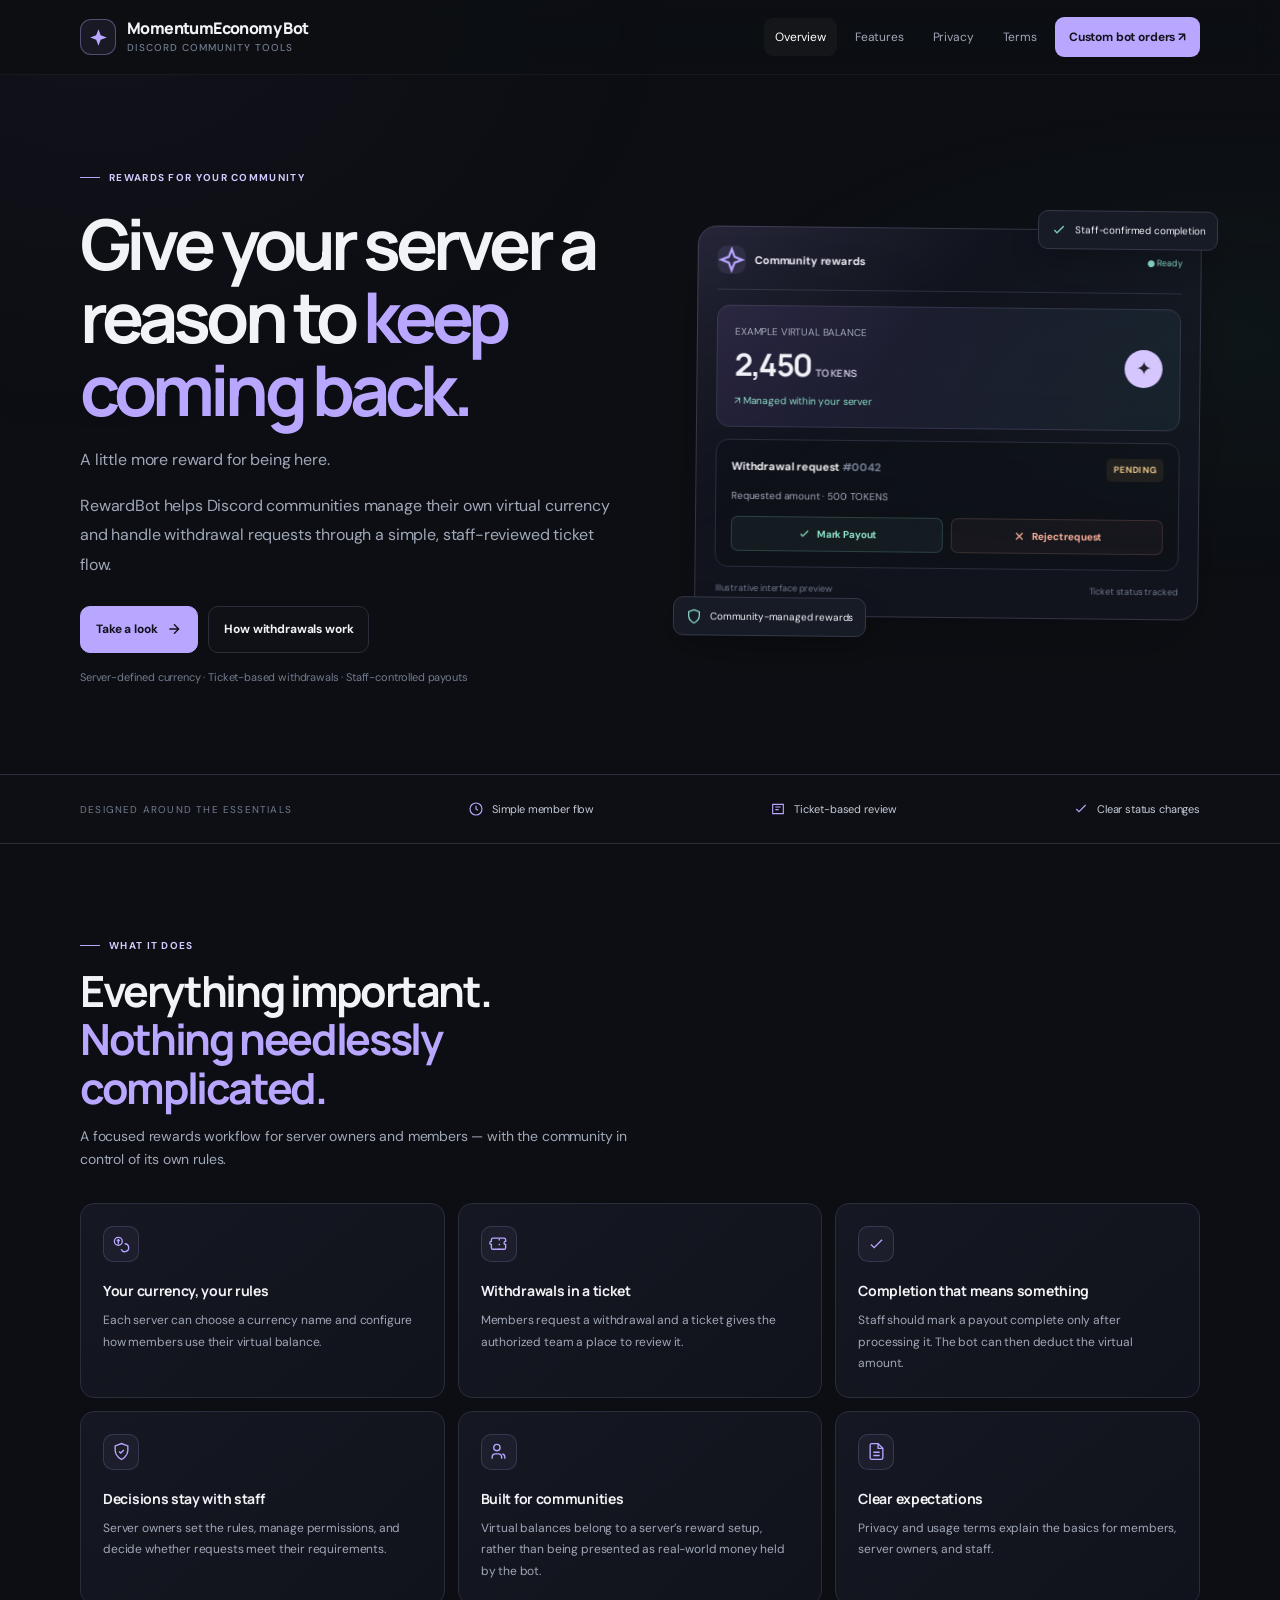
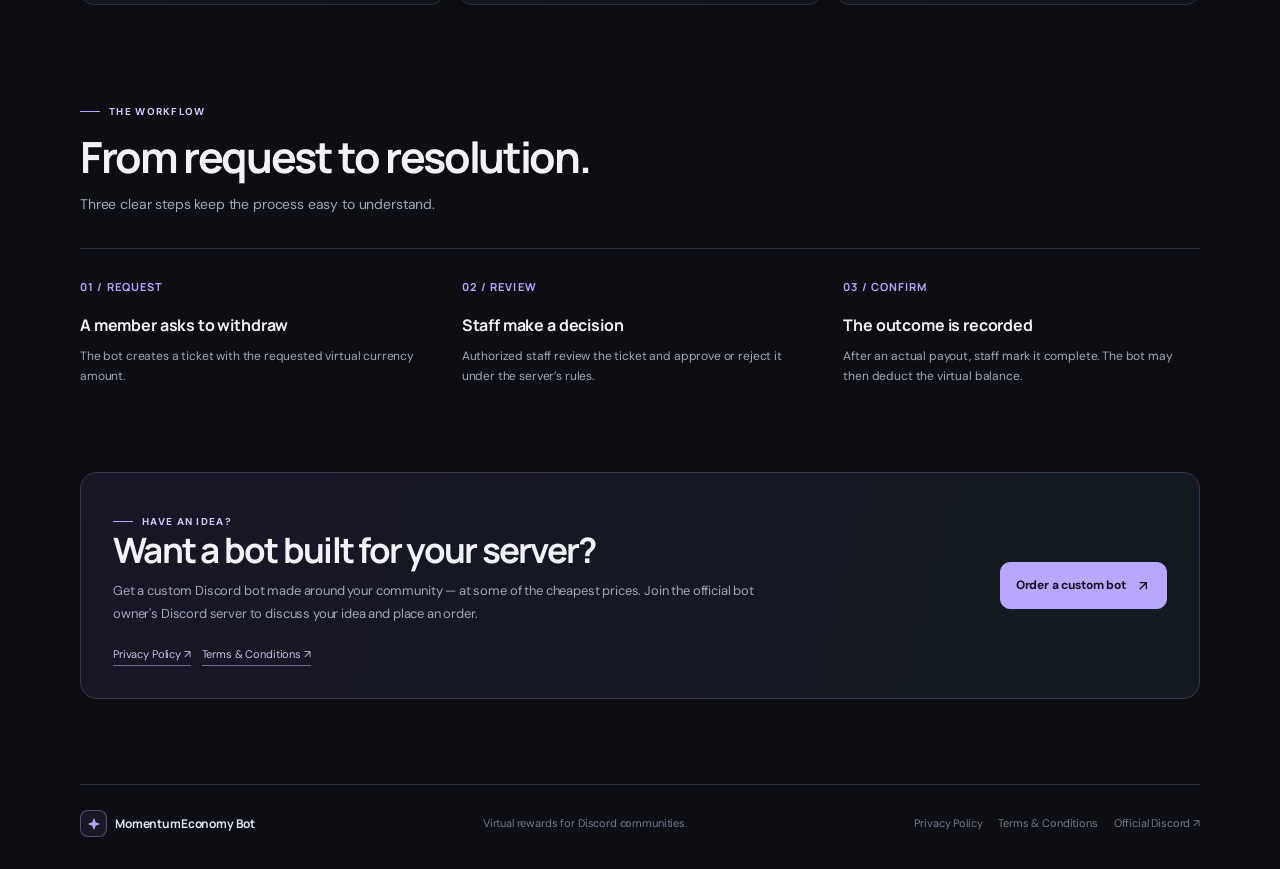
==== index.html @ 438b22ab "Initial Commit" ====
<!doctype html>
<html lang="en"><head><meta charset="utf-8"><meta name="viewport" content="width=device-width,initial-scale=1"><meta name="theme-color" content="#0c0e13"><meta name="description" content="A flexible Discord rewards bot for server-defined virtual currency and ticket-based withdrawals."><title>RewardBot — Discord rewards, made simple</title><link rel="stylesheet" href="styles.css"></head>
<body>
<header class="header"><div class="wrap nav">
<a class="brand" href="index.html"><span class="brand-mark"><svg viewBox="0 0 24 24" fill="none"><path d="m12 2.5 2.5 6.8 7 2.7-7 2.7-2.5 6.8-2.7-6.8L2.5 12l6.8-2.7L12 2.5Z" fill="currentColor"/></svg></span><span><span data-site="botName">RewardBot</span><small>Discord community tools</small></span></a>
<button class="menu-btn" id="menuBtn" aria-label="Open navigation" aria-expanded="false">Menu</button>
<nav class="nav-links" id="navLinks"><a class="active" href="index.html">Overview</a><a href="#features">Features</a><a href="privacy policy.html">Privacy</a><a href="terms and conditions.html">Terms</a><a class="nav-order" data-order-link href="#" target="_blank" rel="noopener">Custom bot orders ↗</a></nav>
</div></header>
<main>
<section class="wrap hero">
<div class="hero-copy"><span class="kicker">Rewards for your community</span><h1>Give your server a reason to <span class="accent">keep coming back.</span></h1><p data-site="tagline">A little more reward for being here.</p><p>RewardBot helps Discord communities manage their own virtual currency and handle withdrawal requests through a simple, staff-reviewed ticket flow.</p>
<div class="button-row"><a class="btn btn-main" href="#features">Take a look <svg viewBox="0 0 24 24" fill="none" stroke="currentColor" stroke-width="2"><path d="M5 12h14m-7-7 7 7-7 7"/></svg></a><a class="btn btn-quiet" href="terms and conditions.html">How withdrawals work</a></div><div class="hero-note">Server-defined currency · Ticket-based withdrawals · Staff-controlled payouts</div></div>
<div class="preview" aria-label="Illustrative reward balance and withdrawal ticket">
<div class="preview-top"><div class="preview-label"><span class="server-icon"><svg viewBox="0 0 24 24" fill="none" stroke="currentColor" stroke-width="1.8"><path d="M12 3 14.5 9.5 21 12l-6.5 2.5L12 21l-2.5-6.5L3 12l6.5-2.5L12 3Z"/></svg></span>Community rewards</div><span class="online">● Ready</span></div>
<div class="balance"><div class="small-label">EXAMPLE VIRTUAL BALANCE</div><div class="balance-row"><div class="balance-value">2,450 <span data-site="currencyExample" style="font-size:10px;letter-spacing:.04em;color:#c4bedc">TOKENS</span></div><div class="coin">✦</div></div><div class="balance-foot">↗ Managed within your server</div></div>
<div class="request"><div class="request-top"><span>Withdrawal request <span style="color:#778096">#0042</span></span><span class="status">PENDING</span></div><div class="request-meta">Requested amount · 500 <span data-site="currencyExample">TOKENS</span></div><div class="request-actions"><span class="approve"><svg viewBox="0 0 24 24" fill="none" stroke="currentColor" stroke-width="2"><path d="m5 12 4 4L19 6"/></svg> Mark Payout</span><span class="decline"><svg viewBox="0 0 24 24" fill="none" stroke="currentColor" stroke-width="2"><path d="m6 6 12 12M18 6 6 18"/></svg> Reject request</span></div></div>
<div class="preview-bottom"><span>Illustrative interface preview</span><span>Ticket status tracked</span></div>
<div class="floating-note note-a"><svg viewBox="0 0 24 24" fill="none" stroke="currentColor" stroke-width="1.8"><path d="m5 12 4 4L19 6"/></svg>Staff-confirmed completion</div><div class="floating-note note-b"><svg viewBox="0 0 24 24" fill="none" stroke="currentColor" stroke-width="1.8"><path d="M12 22s8-4 8-11V5l-8-3-8 3v6c0 7 8 11 8 11Z"/></svg>Community-managed rewards</div>
</div>
</section>
<div class="strip"><div class="wrap strip-inner"><span class="strip-label">Designed around the essentials</span><span class="strip-item"><svg viewBox="0 0 24 24" fill="none" stroke="currentColor" stroke-width="1.7"><circle cx="12" cy="12" r="9"/><path d="M12 7v5l3 2"/></svg>Simple member flow</span><span class="strip-item"><svg viewBox="0 0 24 24" fill="none" stroke="currentColor" stroke-width="1.7"><path d="M4 5h16v14H4zM8 9h8M8 13h5"/></svg>Ticket-based review</span><span class="strip-item"><svg viewBox="0 0 24 24" fill="none" stroke="currentColor" stroke-width="1.7"><path d="m5 12 4 4L19 6"/></svg>Clear status changes</span></div></div>
<section class="wrap section" id="features"><div class="section-head reveal"><span class="kicker">What it does</span><h2>Everything important.<br><span class="accent">Nothing needlessly complicated.</span></h2><p>A focused rewards workflow for server owners and members — with the community in control of its own rules.</p></div>
<div class="feature-grid">
<article class="feature reveal"><div class="feature-icon"><svg viewBox="0 0 24 24" fill="none" stroke="currentColor" stroke-width="1.7"><circle cx="8" cy="8" r="5"/><path d="M8 5v6m-2-4h4M16 11a5 5 0 1 1-4.5 7"/></svg></div><h3>Your currency, your rules</h3><p>Each server can choose a currency name and configure how members use their virtual balance.</p></article>
<article class="feature reveal"><div class="feature-icon"><svg viewBox="0 0 24 24" fill="none" stroke="currentColor" stroke-width="1.7"><path d="M3 8a2 2 0 0 0 0 4v4a2 2 0 0 0 2 2h14a2 2 0 0 0 2-2v-4a2 2 0 0 1 0-4V6a2 2 0 0 0-2-2H5a2 2 0 0 0-2 2v2Z"/><path d="M13 5v2m0 4v2m0 4v2"/></svg></div><h3>Withdrawals in a ticket</h3><p>Members request a withdrawal and a ticket gives the authorized team a place to review it.</p></article>
<article class="feature reveal"><div class="feature-icon"><svg viewBox="0 0 24 24" fill="none" stroke="currentColor" stroke-width="1.7"><path d="m5 12 4 4L19 6"/></svg></div><h3>Completion that means something</h3><p>Staff should mark a payout complete only after processing it. The bot can then deduct the virtual amount.</p></article>
<article class="feature reveal"><div class="feature-icon"><svg viewBox="0 0 24 24" fill="none" stroke="currentColor" stroke-width="1.7"><path d="M12 22s8-4 8-11V5l-8-3-8 3v6c0 7 8 11 8 11Z"/><path d="m9 12 2 2 4-4"/></svg></div><h3>Decisions stay with staff</h3><p>Server owners set the rules, manage permissions, and decide whether requests meet their requirements.</p></article>
<article class="feature reveal"><div class="feature-icon"><svg viewBox="0 0 24 24" fill="none" stroke="currentColor" stroke-width="1.7"><path d="M16 21v-2a4 4 0 0 0-4-4H8a4 4 0 0 0-4 4v2"/><circle cx="10" cy="7" r="4"/><path d="M20 21v-2a4 4 0 0 0-3-3.87"/></svg></div><h3>Built for communities</h3><p>Virtual balances belong to a server’s reward setup, rather than being presented as real-world money held by the bot.</p></article>
<article class="feature reveal"><div class="feature-icon"><svg viewBox="0 0 24 24" fill="none" stroke="currentColor" stroke-width="1.7"><path d="M14 2H6a2 2 0 0 0-2 2v16a2 2 0 0 0 2 2h12a2 2 0 0 0 2-2V8Z"/><path d="M14 2v6h6M8 13h8M8 17h8"/></svg></div><h3>Clear expectations</h3><p>Privacy and usage terms explain the basics for members, server owners, and staff.</p></article>
</div></section>
<section class="wrap section" style="padding-top:5px"><div class="section-head reveal"><span class="kicker">The workflow</span><h2>From request to resolution.</h2><p>Three clear steps keep the process easy to understand.</p></div><div class="workflow">
<article class="reveal"><span class="stepno">01 / REQUEST</span><h3>A member asks to withdraw</h3><p>The bot creates a ticket with the requested virtual currency amount.</p></article>
<article class="reveal"><span class="stepno">02 / REVIEW</span><h3>Staff make a decision</h3><p>Authorized staff review the ticket and approve or reject it under the server’s rules.</p></article>
<article class="reveal"><span class="stepno">03 / CONFIRM</span><h3>The outcome is recorded</h3><p>After an actual payout, staff mark it complete. The bot may then deduct the virtual balance.</p></article>
</div></section>
<section class="wrap section" id="custom-bot" style="padding-top:0"><div class="order-panel reveal"><div><span class="kicker">Have an idea?</span><h2 data-site="orderHeadline">Want a bot built for your server?</h2><p data-site="orderDescription">Get a custom Discord bot made around your community — at some of the cheapest prices. Join the official bot owner's Discord server to discuss your idea and place an order.</p><div class="legal-links"><a href="privacy policy.html">Privacy Policy ↗</a><a href="terms and conditions.html">Terms &amp; Conditions ↗</a></div></div><a class="btn btn-main" data-order-link href="#" target="_blank" rel="noopener">Order a custom bot <svg viewBox="0 0 24 24" fill="none" stroke="currentColor" stroke-width="2"><path d="M7 17 17 7M7 7h10v10"/></svg></a></div></section>
</main>
<footer class="wrap footer"><a class="footer-brand" href="index.html"><span class="brand-mark"><svg viewBox="0 0 24 24" fill="none"><path d="m12 2.5 2.5 6.8 7 2.7-7 2.7-2.5 6.8-2.7-6.8L2.5 12l6.8-2.7L12 2.5Z" fill="currentColor"/></svg></span><span data-site="botName">RewardBot</span></a><span>Virtual rewards for Discord communities.</span><div class="footer-links"><a href="privacy policy.html">Privacy Policy</a><a href="terms and conditions.html">Terms &amp; Conditions</a><a data-order-link href="#" target="_blank" rel="noopener">Official Discord ↗</a></div></footer>
<script src="config.js"></script><script src="app.js"></script>
</body></html>
---- styles.css ----
@import url('https://fonts.googleapis.com/css2?family=DM+Sans:wght@400;500;600;700&family=Manrope:wght@400;500;600;700;800&display=swap');
:root{--bg:#0c0e13;--surface:#12151d;--surface2:#171b25;--line:#292e3b;--text:#f2f3f7;--muted:#a0a7b7;--soft:#727b8e;--accent:#b8a6ff;--mint:#8fe1cb;--coral:#ffb39c;--width:1120px;--radius:18px}
*{box-sizing:border-box}html{scroll-behavior:smooth;scroll-padding-top:88px}body{margin:0;background:var(--bg);color:var(--text);font:15px/1.7 'DM Sans',system-ui,-apple-system,sans-serif;letter-spacing:-.01em}body:after{content:"";position:fixed;z-index:-1;inset:0;pointer-events:none;background:radial-gradient(ellipse at 8% 0%,#30294b25,transparent 34%),radial-gradient(ellipse at 96% 38%,#1b4a4420,transparent 30%)}a{color:inherit;text-decoration:none}button{font:inherit}.wrap{width:min(var(--width),calc(100% - 44px));margin:auto}
.header{position:sticky;top:0;z-index:20;background:#0c0e13ed;border-bottom:1px solid #ffffff0c;backdrop-filter:blur(14px)}.nav{height:74px;display:flex;align-items:center;justify-content:space-between;gap:24px}.brand{display:flex;align-items:center;gap:11px;font:800 16px/1.1 Manrope,sans-serif;letter-spacing:-.6px}.brand-mark{width:36px;height:36px;display:grid;place-items:center;border:1px solid #b8a6ff5e;border-radius:11px;background:#b8a6ff13;color:var(--accent)}.brand-mark svg{width:21px}.brand small{display:block;color:var(--soft);font:500 10px 'DM Sans',sans-serif;letter-spacing:.1em;text-transform:uppercase;margin-top:4px}.nav-links{display:flex;align-items:center;gap:7px}.nav-links a{font-size:12px;color:var(--muted);padding:9px 11px;border-radius:9px;transition:background .18s,color .18s}.nav-links a:hover,.nav-links a.active{background:#ffffff09;color:white}.nav-links .nav-order{color:#15131e;background:var(--accent);font-weight:700;padding:10px 14px}.menu-btn{display:none;border:1px solid var(--line);border-radius:9px;background:var(--surface);color:white;padding:8px 11px}
.hero{padding:86px 0 88px;display:grid;grid-template-columns:1.05fr .95fr;align-items:center;gap:58px}.kicker{display:inline-flex;align-items:center;gap:9px;color:#d2c9ff;text-transform:uppercase;letter-spacing:.13em;font-size:10px;font-weight:700}.kicker:before{content:"";width:20px;height:1px;background:var(--accent)}h1,h2,h3,p{margin-top:0}h1,h2,h3{font-family:Manrope,'DM Sans',sans-serif}h1{font-size:clamp(44px,5.6vw,70px);letter-spacing:-.07em;line-height:1.045;font-weight:700;margin:20px 0 19px;max-width:660px}.accent{color:var(--accent)}.hero-copy>p{max-width:535px;color:var(--muted);font-size:16px;line-height:1.85}.button-row{display:flex;gap:10px;flex-wrap:wrap;margin-top:27px}.btn{display:inline-flex;align-items:center;justify-content:center;gap:9px;padding:12px 15px;border:1px solid var(--line);border-radius:10px;font-size:12px;font-weight:700;transition:transform .18s,border-color .18s,background .18s}.btn:hover{transform:translateY(-2px);border-color:#66617c}.btn svg{width:16px;height:16px}.btn-main{background:var(--accent);color:#15121f;border-color:var(--accent)}.btn-main:hover{background:#c9bcff}.btn-quiet{background:#ffffff04}.hero-note{color:var(--soft);font-size:11px;margin-top:15px}
.preview{position:relative;padding:19px;border:1px solid #353344;border-radius:19px;background:#11141d;box-shadow:0 24px 70px #0003;transform:rotate(.6deg);animation:arrive .8s both}.preview:before{content:"";position:absolute;inset:-1px;border-radius:19px;pointer-events:none;background:linear-gradient(130deg,#b8a6ff20,transparent 38%,#8fe1cb10);mask:linear-gradient(#000,transparent 85%)}.preview-top{display:flex;align-items:center;justify-content:space-between;border-bottom:1px solid var(--line);padding:0 0 15px;margin-bottom:15px}.preview-label{display:flex;align-items:center;gap:9px;font-size:11px;font-weight:700}.server-icon{width:28px;height:28px;display:grid;place-items:center;border-radius:9px;background:#b8a6ff1b;color:var(--accent)}.online{font-size:9px;color:var(--mint)}.balance{border:1px solid #34344a;border-radius:13px;padding:17px;background:linear-gradient(110deg,#211e35,#151f28)}.small-label{font-size:10px;color:var(--muted)}.balance-row{display:flex;align-items:center;justify-content:space-between;gap:12px;margin-top:4px}.balance-value{font:700 31px/1.35 Manrope,sans-serif;letter-spacing:-1.5px}.coin{width:38px;height:38px;border-radius:50%;display:grid;place-items:center;color:#24202f;background:#d8c6ff;font-size:19px}.balance-foot{font-size:10px;color:var(--mint);margin-top:6px}.request{margin-top:12px;padding:15px;border:1px solid var(--line);border-radius:13px;background:#0e1118}.request-top{display:flex;align-items:center;justify-content:space-between;gap:10px;font-size:11px;font-weight:700}.status{border-radius:5px;padding:4px 7px;font-size:9px;letter-spacing:.04em;background:#d7aa5d16;color:#e8c68a}.request-meta{font-size:10px;color:var(--muted);margin:9px 0 12px}.request-actions{display:grid;grid-template-columns:1fr 1fr;gap:8px}.request-actions span{display:flex;align-items:center;justify-content:center;gap:6px;padding:8px;border-radius:7px;font-size:10px;font-weight:700}.request-actions svg{width:13px}.approve{color:var(--mint);background:#8fe1cb0d;border:1px solid #8fe1cb30}.decline{color:var(--coral);background:#ffb39c0a;border:1px solid #ffb39c27}.preview-bottom{display:flex;justify-content:space-between;color:var(--soft);font-size:9px;padding:14px 1px 0}.floating-note{position:absolute;padding:10px 12px;background:#171b25;border:1px solid #363747;border-radius:10px;box-shadow:0 12px 28px #0003;font-size:10px;display:flex;align-items:center;gap:8px;animation:bob 5s ease-in-out infinite}.floating-note svg{width:16px;color:var(--mint)}.note-a{top:-20px;right:-17px}.note-b{bottom:-21px;left:-22px;animation-delay:-2s}
.strip{border-top:1px solid var(--line);border-bottom:1px solid var(--line);background:#ffffff02}.strip-inner{min-height:68px;display:flex;align-items:center;justify-content:space-between;gap:20px;flex-wrap:wrap}.strip-label{font-size:10px;color:var(--soft);text-transform:uppercase;letter-spacing:.12em}.strip-item{display:flex;align-items:center;gap:8px;font-size:11px;color:#c5cbd8}.strip-item svg{width:16px;color:var(--accent)}
.section{padding:85px 0}.section-head{max-width:610px;margin-bottom:31px}.section-head.center{text-align:center;margin:0 auto 34px}.section-head h2{font-size:clamp(30px,4vw,43px);line-height:1.13;letter-spacing:-.055em;margin:12px 0}.section-head p{color:var(--muted);font-size:14px;max-width:570px}.section-head.center p{margin-left:auto;margin-right:auto}.feature-grid{display:grid;grid-template-columns:repeat(3,1fr);gap:13px}.feature{min-height:190px;padding:22px;border:1px solid var(--line);border-radius:14px;background:linear-gradient(140deg,#151822,#10131b);transition:transform .2s,border-color .2s}.feature:hover{transform:translateY(-3px);border-color:#746a9d}.feature-icon{width:36px;height:36px;border-radius:10px;border:1px solid #b8a6ff2e;background:#b8a6ff0d;color:var(--accent);display:grid;place-items:center;margin-bottom:17px}.feature-icon svg{width:19px}.feature h3{font-size:14px;margin:0 0 7px;letter-spacing:-.3px}.feature p{font-size:12px;color:var(--muted);margin:0;line-height:1.8}
.workflow{display:grid;grid-template-columns:repeat(3,1fr);gap:25px;border-top:1px solid var(--line);padding-top:25px}.workflow article{padding-right:15px}.stepno{font:700 11px Manrope,sans-serif;color:var(--accent);letter-spacing:.1em}.workflow h3{font-size:16px;margin:12px 0 7px}.workflow p{font-size:12px;color:var(--muted);margin:0}
.order-panel{display:grid;grid-template-columns:1fr auto;align-items:center;gap:28px;padding:32px;border:1px solid #3b354f;border-radius:17px;background:linear-gradient(105deg,#191626,#121a20)}.order-panel h2{font-size:clamp(25px,3.3vw,35px);line-height:1.15;letter-spacing:-.05em;margin:0 0 10px;max-width:650px}.order-panel p{font-size:13px;color:var(--muted);margin:0;max-width:650px}.order-panel .btn{white-space:nowrap}.legal-links{display:flex;gap:11px;flex-wrap:wrap;margin-top:20px}.legal-links a{font-size:11px;color:#c6c0e9;border-bottom:1px solid #706a8b;padding-bottom:2px}.footer{border-top:1px solid var(--line);padding:25px 0 32px;display:flex;justify-content:space-between;align-items:center;gap:15px;flex-wrap:wrap;color:var(--soft);font-size:11px}.footer-brand{display:flex;align-items:center;gap:8px;color:#e3e5ee;font:700 12px Manrope,sans-serif}.footer-brand .brand-mark{width:27px;height:27px;border-radius:8px}.footer-brand svg{width:16px}.footer-links{display:flex;gap:16px}.footer a:hover{color:white}
.legal-hero{padding:65px 0 34px}.legal-hero h1{font-size:clamp(39px,5.6vw,59px);margin:14px 0 12px}.legal-hero p{max-width:700px;color:var(--muted)}.updated{font-size:11px;color:var(--soft);margin-top:18px}.legal-layout{display:grid;grid-template-columns:205px minmax(0,1fr);gap:40px;padding-bottom:75px}.toc{position:sticky;top:95px;align-self:start;padding:17px;border:1px solid var(--line);border-radius:13px;background:var(--surface)}.toc strong{display:block;color:var(--soft);font-size:9px;text-transform:uppercase;letter-spacing:.13em;margin-bottom:9px}.toc a{display:block;color:var(--muted);font-size:11px;padding:5px 0}.toc a:hover{color:white}.legal-content section{padding:0 0 23px;margin:0 0 23px;border-bottom:1px solid var(--line);scroll-margin-top:95px}.legal-content h2{font-size:18px;letter-spacing:-.03em;margin:0 0 10px}.legal-content p,.legal-content li{font-size:13px;color:#b3bbca}.legal-content p{margin:8px 0}.legal-content ul{padding-left:20px}.legal-content li{margin:6px 0}.legal-notice{padding:15px;border:1px solid #b8a6ff2b;border-radius:10px;background:#b8a6ff08;color:#c9c1ec;font-size:11px}
.reveal{opacity:0;transform:translateY(12px);transition:opacity .55s ease,transform .55s ease}.reveal.in-view{opacity:1;transform:none}@keyframes bob{0%,100%{transform:translateY(0)}50%{transform:translateY(-6px)}}@keyframes arrive{from{opacity:0;transform:translateY(12px) rotate(.6deg)}to{opacity:1;transform:translateY(0) rotate(.6deg)}}@media(prefers-reduced-motion:reduce){*,*:before,*:after{animation:none!important;transition:none!important;scroll-behavior:auto!important}.reveal{opacity:1;transform:none}}
@media(max-width:850px){.hero{grid-template-columns:1fr;gap:54px;padding:65px 0}.hero-copy{text-align:center}.hero-copy>p{margin-inline:auto}.button-row{justify-content:center}.preview{width:min(100%,490px);margin:auto}.feature-grid{grid-template-columns:repeat(2,1fr)}.legal-layout{grid-template-columns:1fr;gap:22px}.toc{position:static}.toc nav{display:grid;grid-template-columns:repeat(2,1fr);gap:0 15px}.order-panel{grid-template-columns:1fr}.order-panel .btn{justify-self:start}}
@media(max-width:560px){.wrap{width:calc(100% - 30px)}.nav{height:66px}.menu-btn{display:block}.nav-links{display:none;position:absolute;top:66px;left:0;right:0;padding:10px 15px 16px;background:#0c0e13;border-bottom:1px solid var(--line);align-items:stretch;flex-direction:column}.nav-links.open{display:flex}.nav-links a{text-align:center}.hero{padding:54px 0 60px;gap:47px}h1{font-size:47px}.hero-copy>p{font-size:14px}.button-row .btn{flex:1}.preview{padding:13px}.note-a{right:-4px}.note-b{left:-4px}.balance-value{font-size:27px}.strip-inner{justify-content:flex-start;padding:17px 0;gap:13px 20px}.strip-label{width:100%}.section{padding:60px 0}.feature-grid,.workflow{grid-template-columns:1fr}.feature{min-height:auto;padding:19px}.workflow{gap:20px}.workflow article{padding-right:0}.order-panel{padding:22px}.order-panel .btn{width:100%}.legal-hero{padding:47px 0 25px}.footer{align-items:flex-start;flex-direction:column}.footer-links{gap:13px}}
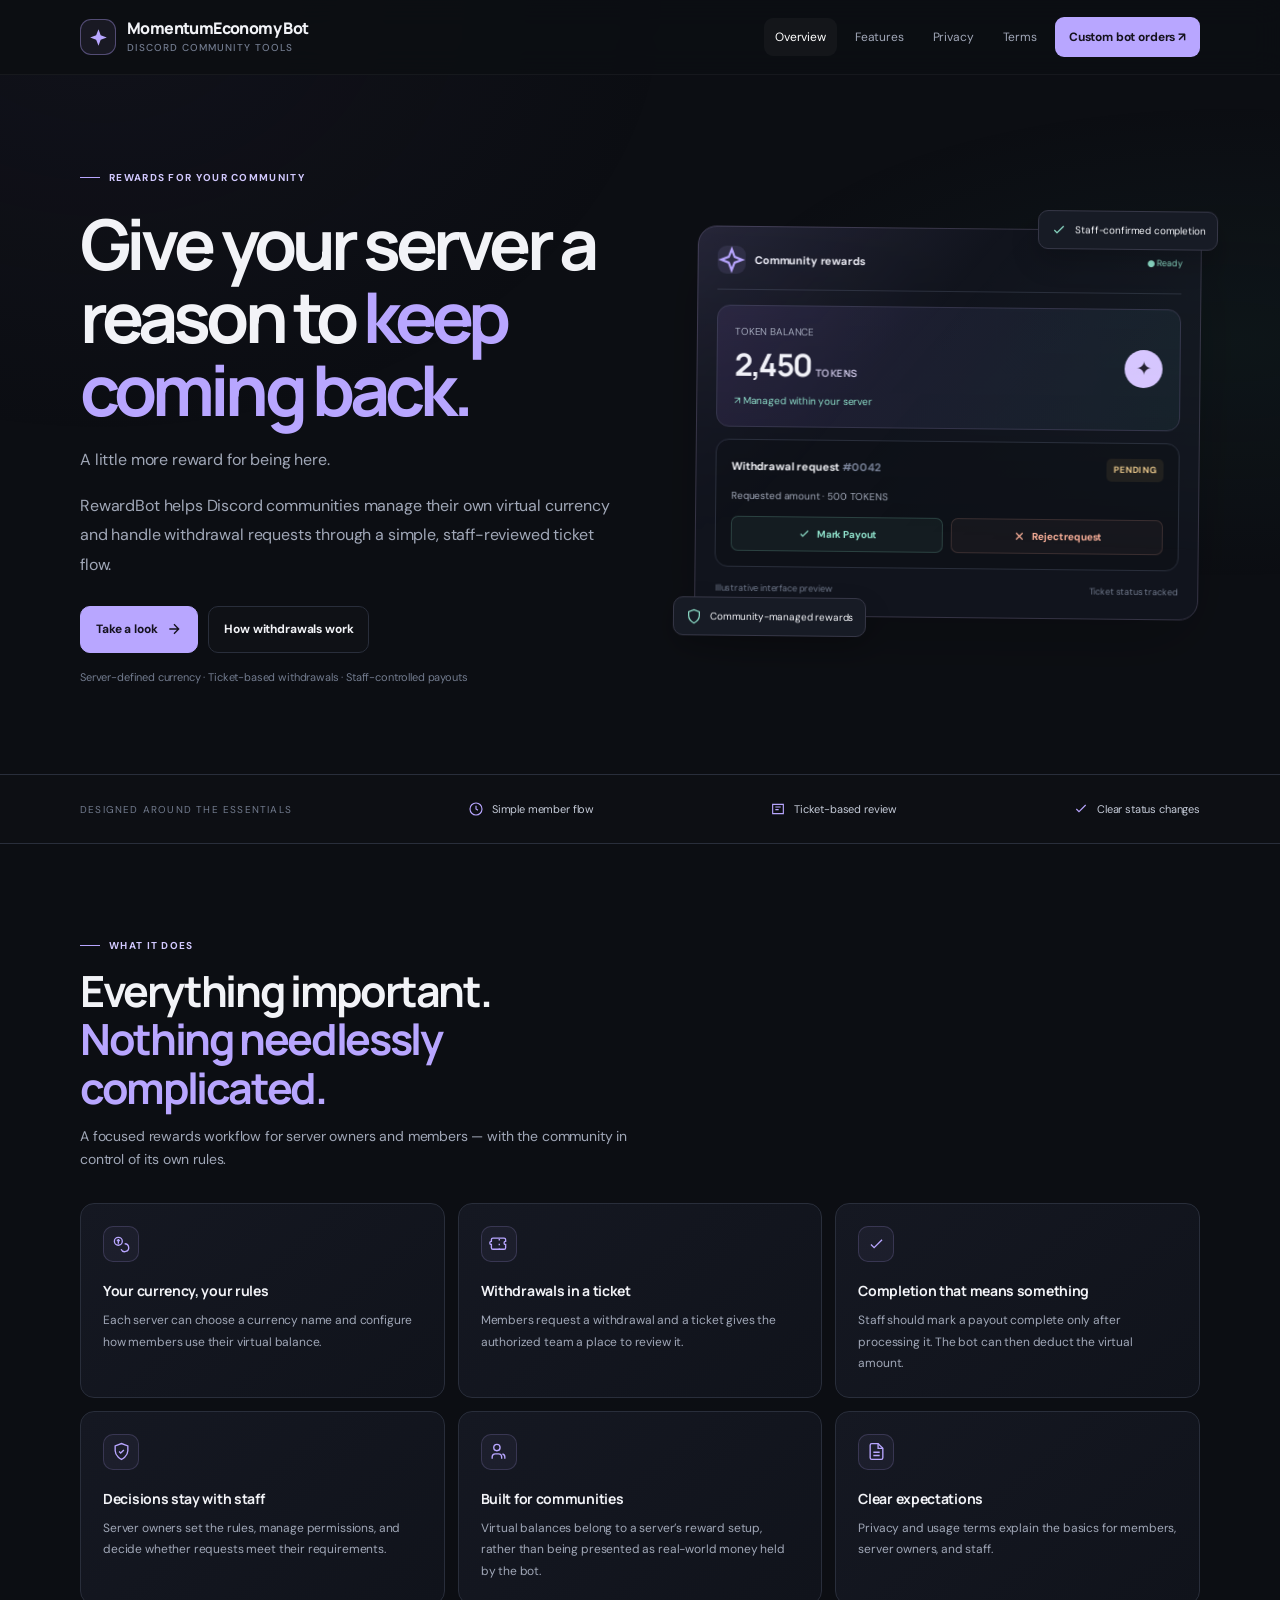
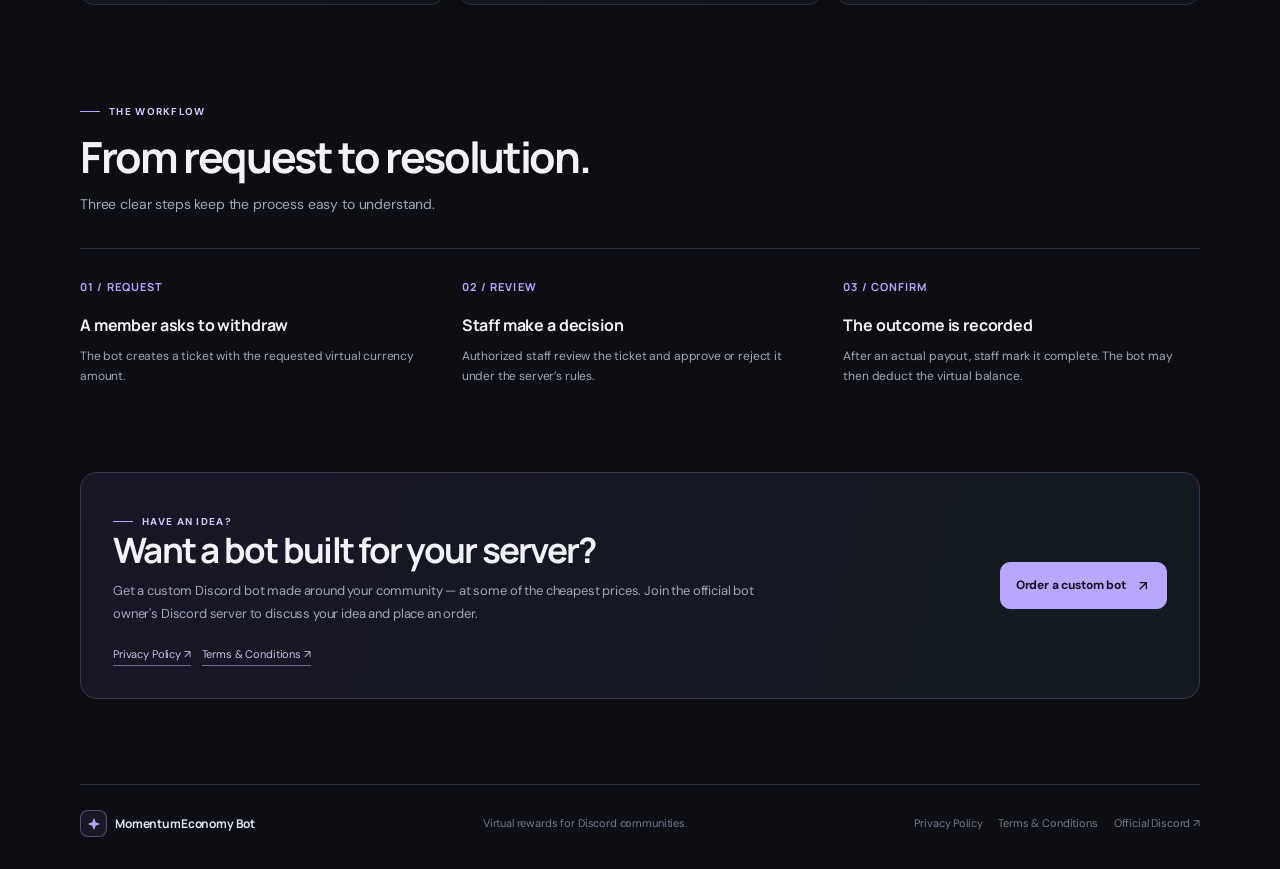
==== commit 5a7c3c6c: "Fix links for privacy and terms pages Updated links for privacy policy and terms and conditions." ====
--- a/index.html
+++ b/index.html
@@ -4,7 +4,7 @@
 <header class="header"><div class="wrap nav">
 <a class="brand" href="index.html"><span class="brand-mark"><svg viewBox="0 0 24 24" fill="none"><path d="m12 2.5 2.5 6.8 7 2.7-7 2.7-2.5 6.8-2.7-6.8L2.5 12l6.8-2.7L12 2.5Z" fill="currentColor"/></svg></span><span><span data-site="botName">RewardBot</span><small>Discord community tools</small></span></a>
 <button class="menu-btn" id="menuBtn" aria-label="Open navigation" aria-expanded="false">Menu</button>
-<nav class="nav-links" id="navLinks"><a class="active" href="index.html">Overview</a><a href="#features">Features</a><a href="privacy policy.html">Privacy</a><a href="terms and conditions.html">Terms</a><a class="nav-order" data-order-link href="#" target="_blank" rel="noopener">Custom bot orders ↗</a></nav>
+<nav class="nav-links" id="navLinks"><a class="active" href="index.html">Overview</a><a href="#features">Features</a><a href="privacy-policy.html">Privacy</a><a href="terms-and-conditions.html">Terms</a><a class="nav-order" data-order-link href="#" target="_blank" rel="noopener">Custom bot orders ↗</a></nav>
 </div></header>
 <main>
 <section class="wrap hero">
@@ -12,7 +12,7 @@
 <div class="button-row"><a class="btn btn-main" href="#features">Take a look <svg viewBox="0 0 24 24" fill="none" stroke="currentColor" stroke-width="2"><path d="M5 12h14m-7-7 7 7-7 7"/></svg></a><a class="btn btn-quiet" href="terms and conditions.html">How withdrawals work</a></div><div class="hero-note">Server-defined currency · Ticket-based withdrawals · Staff-controlled payouts</div></div>
 <div class="preview" aria-label="Illustrative reward balance and withdrawal ticket">
 <div class="preview-top"><div class="preview-label"><span class="server-icon"><svg viewBox="0 0 24 24" fill="none" stroke="currentColor" stroke-width="1.8"><path d="M12 3 14.5 9.5 21 12l-6.5 2.5L12 21l-2.5-6.5L3 12l6.5-2.5L12 3Z"/></svg></span>Community rewards</div><span class="online">● Ready</span></div>
-<div class="balance"><div class="small-label">EXAMPLE VIRTUAL BALANCE</div><div class="balance-row"><div class="balance-value">2,450 <span data-site="currencyExample" style="font-size:10px;letter-spacing:.04em;color:#c4bedc">TOKENS</span></div><div class="coin">✦</div></div><div class="balance-foot">↗ Managed within your server</div></div>
+<div class="balance"><div class="small-label">TOKEN BALANCE</div><div class="balance-row"><div class="balance-value">2,450 <span data-site="currencyExample" style="font-size:10px;letter-spacing:.04em;color:#c4bedc">TOKENS</span></div><div class="coin">✦</div></div><div class="balance-foot">↗ Managed within your server</div></div>
 <div class="request"><div class="request-top"><span>Withdrawal request <span style="color:#778096">#0042</span></span><span class="status">PENDING</span></div><div class="request-meta">Requested amount · 500 <span data-site="currencyExample">TOKENS</span></div><div class="request-actions"><span class="approve"><svg viewBox="0 0 24 24" fill="none" stroke="currentColor" stroke-width="2"><path d="m5 12 4 4L19 6"/></svg> Mark Payout</span><span class="decline"><svg viewBox="0 0 24 24" fill="none" stroke="currentColor" stroke-width="2"><path d="m6 6 12 12M18 6 6 18"/></svg> Reject request</span></div></div>
 <div class="preview-bottom"><span>Illustrative interface preview</span><span>Ticket status tracked</span></div>
 <div class="floating-note note-a"><svg viewBox="0 0 24 24" fill="none" stroke="currentColor" stroke-width="1.8"><path d="m5 12 4 4L19 6"/></svg>Staff-confirmed completion</div><div class="floating-note note-b"><svg viewBox="0 0 24 24" fill="none" stroke="currentColor" stroke-width="1.8"><path d="M12 22s8-4 8-11V5l-8-3-8 3v6c0 7 8 11 8 11Z"/></svg>Community-managed rewards</div>
@@ -37,4 +37,4 @@
 </main>
 <footer class="wrap footer"><a class="footer-brand" href="index.html"><span class="brand-mark"><svg viewBox="0 0 24 24" fill="none"><path d="m12 2.5 2.5 6.8 7 2.7-7 2.7-2.5 6.8-2.7-6.8L2.5 12l6.8-2.7L12 2.5Z" fill="currentColor"/></svg></span><span data-site="botName">RewardBot</span></a><span>Virtual rewards for Discord communities.</span><div class="footer-links"><a href="privacy policy.html">Privacy Policy</a><a href="terms and conditions.html">Terms &amp; Conditions</a><a data-order-link href="#" target="_blank" rel="noopener">Official Discord ↗</a></div></footer>
 <script src="config.js"></script><script src="app.js"></script>
-</body></html>+</body></html>
